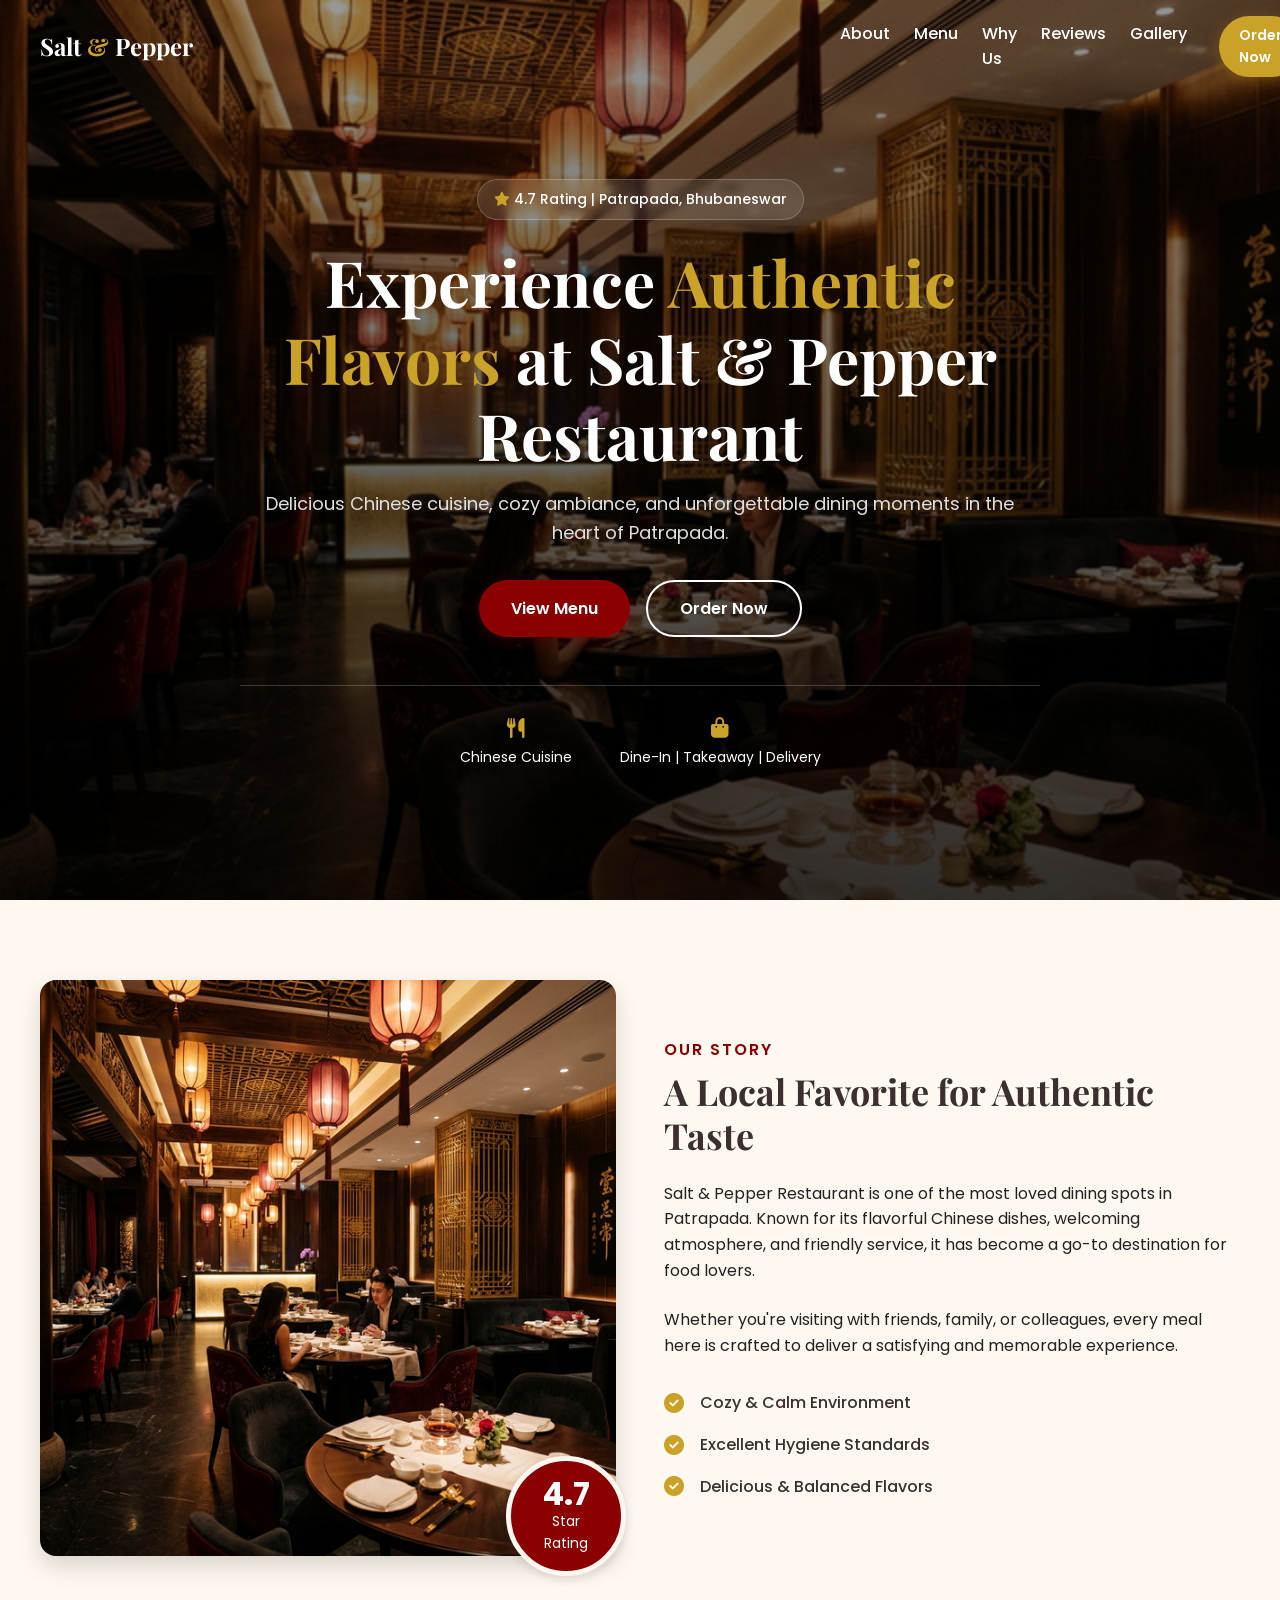
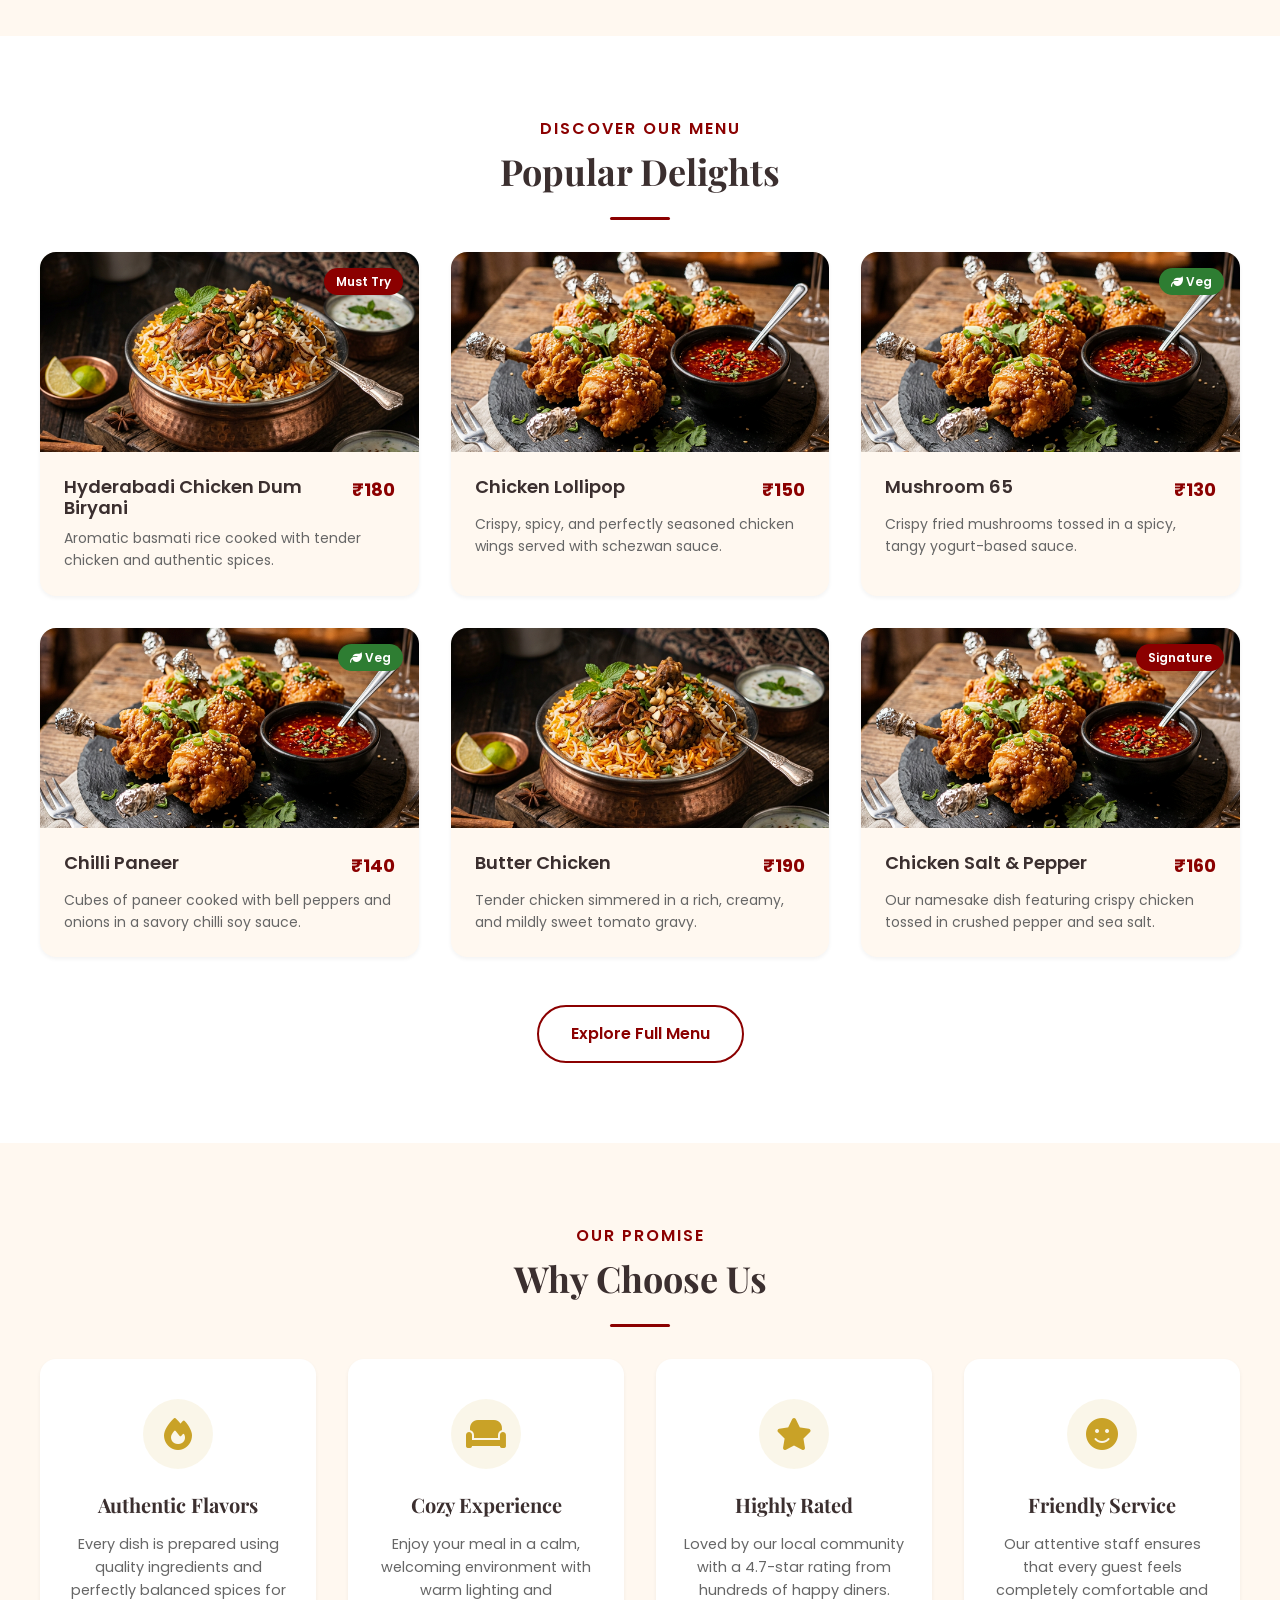
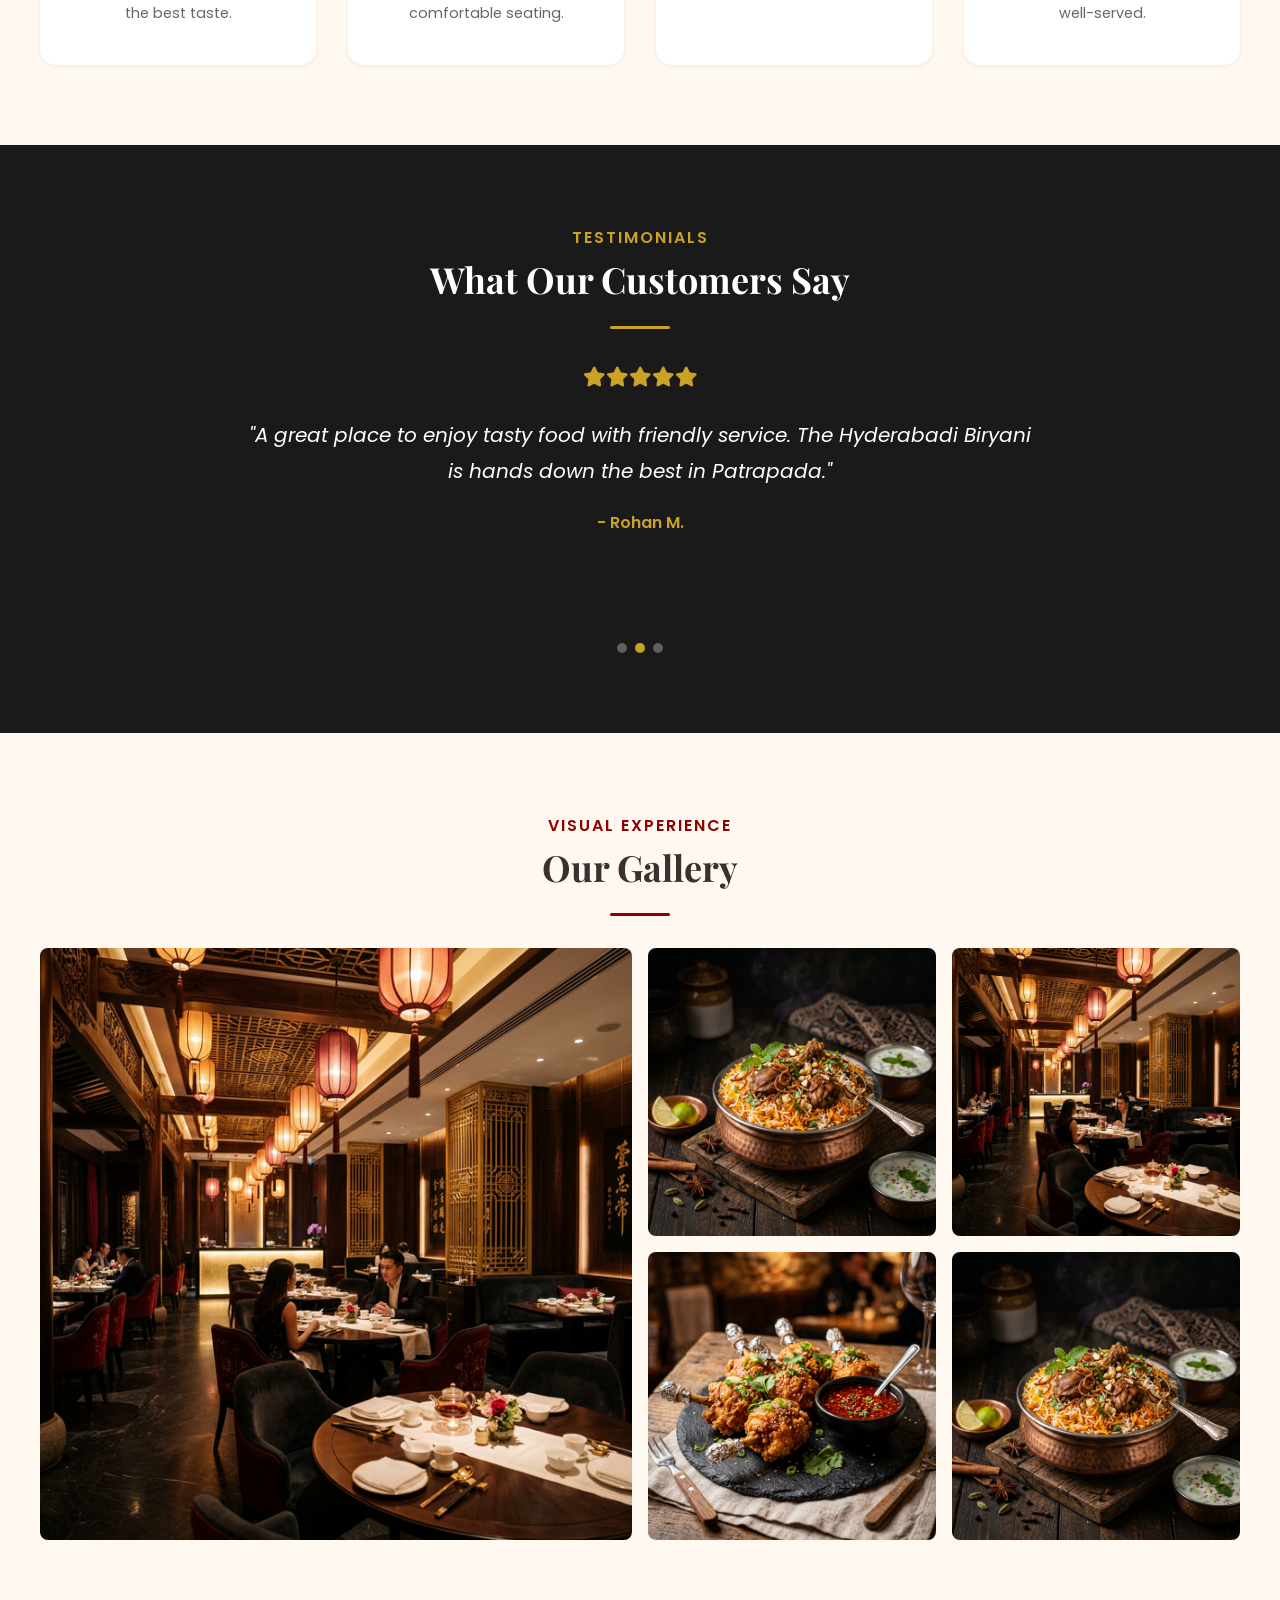
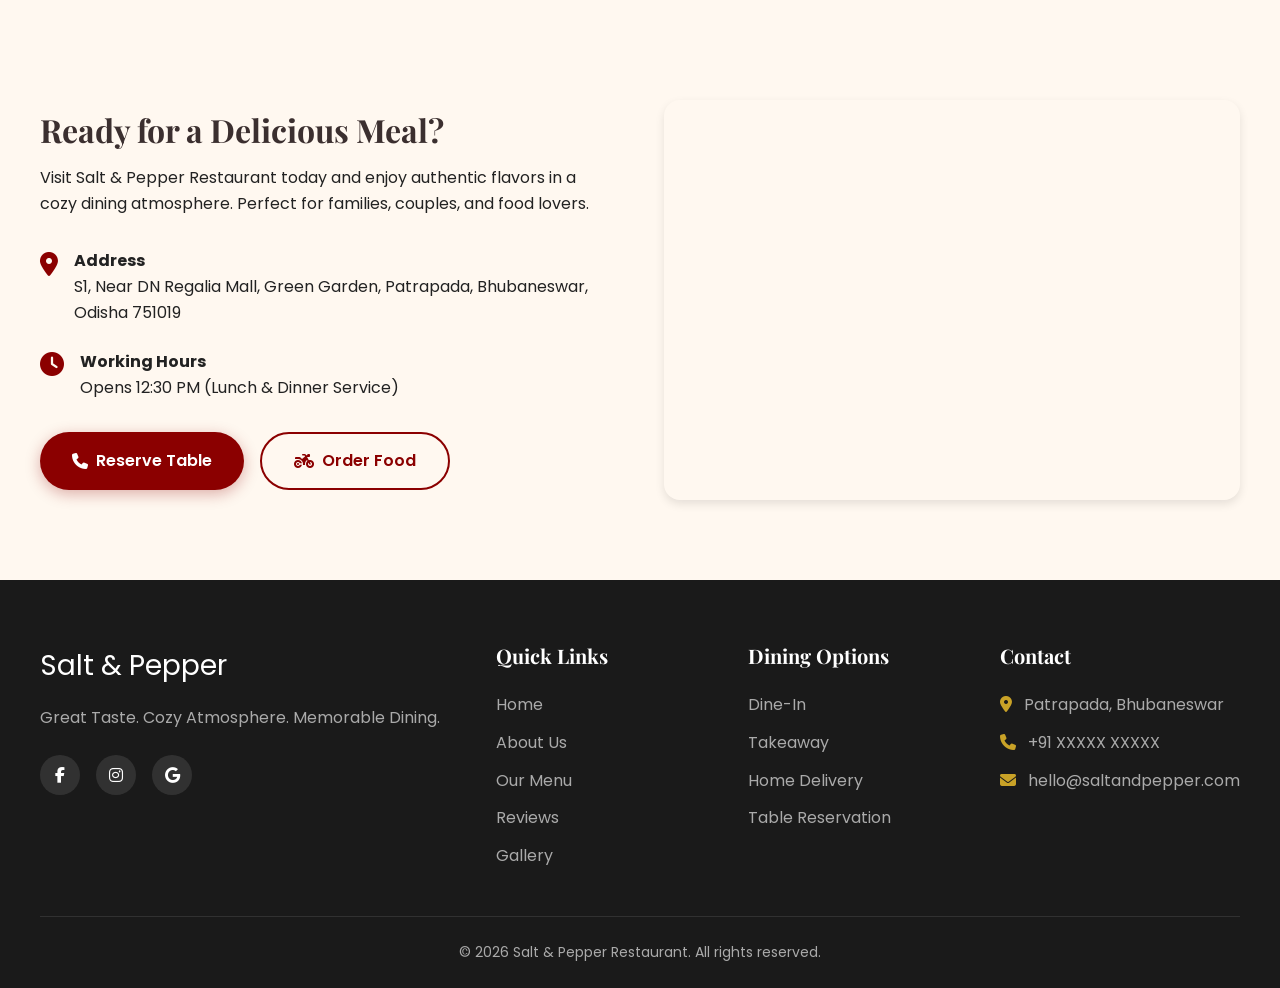
==== index.html @ 756ba3e1 "Add initial website files" ====
<!DOCTYPE html>
<html lang="en">
<head>
    <meta charset="UTF-8">
    <meta name="viewport" content="width=device-width, initial-scale=1.0">
    <title>Salt & Pepper Restaurant | Authentic Chinese Cuisine in Bhubaneswar</title>
    <meta name="description" content="Salt & Pepper Restaurant is a highly rated Chinese dining spot in Bhubaneswar known for its delicious flavors, cozy ambiance, and friendly service.">
    
    <!-- Google Fonts -->
    <link rel="preconnect" href="https://fonts.googleapis.com">
    <link rel="preconnect" href="https://fonts.gstatic.com" crossorigin>
    <link href="https://fonts.googleapis.com/css2?family=Inter:wght@400;500;600&family=Playfair+Display:wght@600;700&family=Poppins:wght@400;500;600;700&display=swap" rel="stylesheet">
    
    <!-- Font Awesome for Icons -->
    <link rel="stylesheet" href="https://cdnjs.cloudflare.com/ajax/libs/font-awesome/6.4.0/css/all.min.css">
    
    <!-- Stylesheet -->
    <link rel="stylesheet" href="css/style.css">
    
    <!-- Scripts -->
    <script src="js/main.js" defer></script>
</head>
<body>
    <!-- Navigation -->
    <header class="header" id="header">
        <div class="container nav-container">
            <a href="#" class="logo">
                <span class="logo-text">Salt <span class="accent-color">&</span> Pepper</span>
            </a>
            <nav class="navbar" id="navbar">
                <ul class="nav-links">
                    <li><a href="#about" class="nav-link">About</a></li>
                    <li><a href="#menu" class="nav-link">Menu</a></li>
                    <li><a href="#why-us" class="nav-link">Why Us</a></li>
                    <li><a href="#reviews" class="nav-link">Reviews</a></li>
                    <li><a href="#gallery" class="nav-link">Gallery</a></li>
                </ul>
                <div class="nav-actions">
                    <a href="#contact" class="btn btn-secondary btn-sm">Order Now</a>
                </div>
            </nav>
            <button class="mobile-toggle" id="mobile-toggle" aria-label="Toggle menu">
                <i class="fas fa-bars"></i>
            </button>
        </div>
    </header>

    <main>
        <!-- Hero Section -->
        <section class="hero" id="home">
            <div class="hero-overlay"></div>
            <div class="container hero-container">
                <div class="hero-content fade-in-up">
                    <div class="hero-badge">
                        <i class="fas fa-star"></i> 4.7 Rating | Patrapada, Bhubaneswar
                    </div>
                    <h1 class="hero-title">Experience <span class="text-accent">Authentic Flavors</span> at Salt & Pepper Restaurant</h1>
                    <p class="hero-subtitle">Delicious Chinese cuisine, cozy ambiance, and unforgettable dining moments in the heart of Patrapada.</p>
                    <div class="hero-buttons">
                        <a href="#menu" class="btn btn-primary">View Menu</a>
                        <a href="#contact" class="btn btn-outline">Order Now</a>
                    </div>
                    <div class="hero-quick-info">
                        <div class="info-item">
                            <i class="fas fa-utensils"></i>
                            <span>Chinese Cuisine</span>
                        </div>
                        <div class="info-item">
                            <i class="fas fa-shopping-bag"></i>
                            <span>Dine-In | Takeaway | Delivery</span>
                        </div>
                    </div>
                </div>
            </div>
        </section>

        <!-- About Section -->
        <section class="about section-padding" id="about">
            <div class="container about-container">
                <div class="about-image stagger-in">
                    <img src="images/about-cozy.jpg" alt="Cozy dining environment at Salt & Pepper Restaurant" class="rounded-image shadow-lg" id="about-img">
                    <div class="experience-badge">
                        <span class="badge-number">4.7</span>
                        <span class="badge-text">Star<br>Rating</span>
                    </div>
                </div>
                <div class="about-content stagger-in">
                    <p class="section-subtitle">Our Story</p>
                    <h2 class="section-title">A Local Favorite for Authentic Taste</h2>
                    <p class="about-text">
                        Salt & Pepper Restaurant is one of the most loved dining spots in Patrapada. Known for its flavorful Chinese dishes, welcoming atmosphere, and friendly service, it has become a go-to destination for food lovers.
                    </p>
                    <p class="about-text">
                        Whether you're visiting with friends, family, or colleagues, every meal here is crafted to deliver a satisfying and memorable experience.
                    </p>
                    <div class="about-features">
                        <div class="feature"><i class="fas fa-check-circle"></i> Cozy & Calm Environment</div>
                        <div class="feature"><i class="fas fa-check-circle"></i> Excellent Hygiene Standards</div>
                        <div class="feature"><i class="fas fa-check-circle"></i> Delicious & Balanced Flavors</div>
                    </div>
                </div>
            </div>
        </section>

        <!-- Menu Section -->
        <section class="menu section-padding bg-light" id="menu">
            <div class="container">
                <div class="section-header text-center fade-in-up">
                    <p class="section-subtitle">Discover Our Menu</p>
                    <h2 class="section-title">Popular Delights</h2>
                    <div class="divider"></div>
                </div>
                
                <div class="menu-grid">
                    <!-- Menu Item 1 -->
                    <div class="menu-card stagger-in">
                        <div class="menu-img-container">
                            <img src="images/menu-biryani.jpg" alt="Hyderabadi Chicken Dum Biryani" class="menu-img">
                            <span class="menu-tag">Must Try</span>
                        </div>
                        <div class="menu-info">
                            <div class="menu-title-row">
                                <h3 class="menu-name">Hyderabadi Chicken Dum Biryani</h3>
                                <span class="menu-price">₹180</span>
                            </div>
                            <p class="menu-desc">Aromatic basmati rice cooked with tender chicken and authentic spices.</p>
                        </div>
                    </div>

                    <!-- Menu Item 2 -->
                    <div class="menu-card stagger-in">
                        <div class="menu-img-container">
                            <img src="images/menu-lollipop.jpg" alt="Chicken Lollipop" class="menu-img">
                        </div>
                        <div class="menu-info">
                            <div class="menu-title-row">
                                <h3 class="menu-name">Chicken Lollipop</h3>
                                <span class="menu-price">₹150</span>
                            </div>
                            <p class="menu-desc">Crispy, spicy, and perfectly seasoned chicken wings served with schezwan sauce.</p>
                        </div>
                    </div>

                    <!-- Menu Item 3 -->
                    <div class="menu-card stagger-in">
                        <div class="menu-img-container">
                            <img src="images/menu-mushroom.jpg" alt="Mushroom 65" class="menu-img">
                            <span class="menu-tag veg-tag"><i class="fas fa-leaf"></i> Veg</span>
                        </div>
                        <div class="menu-info">
                            <div class="menu-title-row">
                                <h3 class="menu-name">Mushroom 65</h3>
                                <span class="menu-price">₹130</span>
                            </div>
                            <p class="menu-desc">Crispy fried mushrooms tossed in a spicy, tangy yogurt-based sauce.</p>
                        </div>
                    </div>

                    <!-- Menu Item 4 -->
                    <div class="menu-card stagger-in">
                        <div class="menu-img-container">
                            <img src="images/menu-paneer.jpg" alt="Chilli Paneer" class="menu-img">
                            <span class="menu-tag veg-tag"><i class="fas fa-leaf"></i> Veg</span>
                        </div>
                        <div class="menu-info">
                            <div class="menu-title-row">
                                <h3 class="menu-name">Chilli Paneer</h3>
                                <span class="menu-price">₹140</span>
                            </div>
                            <p class="menu-desc">Cubes of paneer cooked with bell peppers and onions in a savory chilli soy sauce.</p>
                        </div>
                    </div>

                    <!-- Menu Item 5 -->
                    <div class="menu-card stagger-in">
                        <div class="menu-img-container">
                            <img src="images/menu-butter-chicken.jpg" alt="Butter Chicken" class="menu-img">
                        </div>
                        <div class="menu-info">
                            <div class="menu-title-row">
                                <h3 class="menu-name">Butter Chicken</h3>
                                <span class="menu-price">₹190</span>
                            </div>
                            <p class="menu-desc">Tender chicken simmered in a rich, creamy, and mildly sweet tomato gravy.</p>
                        </div>
                    </div>

                    <!-- Menu Item 6 -->
                    <div class="menu-card stagger-in">
                        <div class="menu-img-container">
                            <img src="images/menu-salt-pepper.jpg" alt="Chicken Salt & Pepper" class="menu-img">
                            <span class="menu-tag">Signature</span>
                        </div>
                        <div class="menu-info">
                            <div class="menu-title-row">
                                <h3 class="menu-name">Chicken Salt & Pepper</h3>
                                <span class="menu-price">₹160</span>
                            </div>
                            <p class="menu-desc">Our namesake dish featuring crispy chicken tossed in crushed pepper and sea salt.</p>
                        </div>
                    </div>
                </div>

                <div class="text-center menu-cta fade-in-up">
                    <a href="#contact" class="btn btn-outline">Explore Full Menu</a>
                </div>
            </div>
        </section>

        <!-- Why Choose Us -->
        <section class="features section-padding" id="why-us">
            <div class="container">
                <div class="section-header text-center fade-in-up">
                    <p class="section-subtitle">Our Promise</p>
                    <h2 class="section-title">Why Choose Us</h2>
                    <div class="divider"></div>
                </div>

                <div class="features-grid">
                    <div class="feature-card stagger-in">
                        <div class="feature-icon">
                            <i class="fas fa-fire"></i>
                        </div>
                        <h3 class="feature-title">Authentic Flavors</h3>
                        <p class="feature-desc">Every dish is prepared using quality ingredients and perfectly balanced spices for the best taste.</p>
                    </div>

                    <div class="feature-card stagger-in">
                        <div class="feature-icon">
                            <i class="fas fa-couch"></i>
                        </div>
                        <h3 class="feature-title">Cozy Experience</h3>
                        <p class="feature-desc">Enjoy your meal in a calm, welcoming environment with warm lighting and comfortable seating.</p>
                    </div>

                    <div class="feature-card stagger-in">
                        <div class="feature-icon">
                            <i class="fas fa-star"></i>
                        </div>
                        <h3 class="feature-title">Highly Rated</h3>
                        <p class="feature-desc">Loved by our local community with a 4.7-star rating from hundreds of happy diners.</p>
                    </div>

                    <div class="feature-card stagger-in">
                        <div class="feature-icon">
                            <i class="fas fa-smile"></i>
                        </div>
                        <h3 class="feature-title">Friendly Service</h3>
                        <p class="feature-desc">Our attentive staff ensures that every guest feels completely comfortable and well-served.</p>
                    </div>
                </div>
            </div>
        </section>

        <!-- Reviews Section -->
        <section class="reviews section-padding bg-dark text-white" id="reviews">
            <div class="container">
                <div class="section-header text-center fade-in-up">
                    <p class="section-subtitle text-light">Testimonials</p>
                    <h2 class="section-title text-white">What Our Customers Say</h2>
                    <div class="divider bg-white"></div>
                </div>

                <div class="review-carousel-container fade-in-up">
                    <div class="review-carousel" id="review-carousel">
                        <div class="review-card">
                            <div class="stars">
                                <i class="fas fa-star"></i><i class="fas fa-star"></i><i class="fas fa-star"></i><i class="fas fa-star"></i><i class="fas fa-star"></i>
                            </div>
                            <p class="review-text">"The food was delicious, ambience was calm, and hygiene was excellent. Highly recommended for Chinese food lovers!"</p>
                            <h4 class="reviewer-name">- Arpita D.</h4>
                        </div>
                        <div class="review-card active">
                            <div class="stars">
                                <i class="fas fa-star"></i><i class="fas fa-star"></i><i class="fas fa-star"></i><i class="fas fa-star"></i><i class="fas fa-star"></i>
                            </div>
                            <p class="review-text">"A great place to enjoy tasty food with friendly service. The Hyderabadi Biryani is hands down the best in Patrapada."</p>
                            <h4 class="reviewer-name">- Rohan M.</h4>
                        </div>
                        <div class="review-card">
                            <div class="stars">
                                <i class="fas fa-star"></i><i class="fas fa-star"></i><i class="fas fa-star"></i><i class="fas fa-star"></i><i class="fas fa-star"></i>
                            </div>
                            <p class="review-text">"I'm a regular customer — the food always tastes amazing. Perfect spot for family dinners. Very affordable but premium taste."</p>
                            <h4 class="reviewer-name">- Swati P.</h4>
                        </div>
                    </div>
                    <div class="carousel-dots">
                        <span class="dot" data-slide="0"></span>
                        <span class="dot active" data-slide="1"></span>
                        <span class="dot" data-slide="2"></span>
                    </div>
                </div>
            </div>
        </section>

        <!-- Gallery Section -->
        <section class="gallery section-padding" id="gallery">
            <div class="container">
                <div class="section-header text-center fade-in-up">
                    <p class="section-subtitle">Visual Experience</p>
                    <h2 class="section-title">Our Gallery</h2>
                    <div class="divider"></div>
                </div>

                <div class="gallery-grid fade-in-up">
                    <div class="gallery-item item-1">
                        <img src="images/gallery-1.jpg" alt="Restaurant Interior">
                        <div class="gallery-overlay"><i class="fas fa-search-plus"></i></div>
                    </div>
                    <div class="gallery-item item-2">
                        <img src="images/gallery-2.jpg" alt="Signature Dish">
                        <div class="gallery-overlay"><i class="fas fa-search-plus"></i></div>
                    </div>
                    <div class="gallery-item item-3">
                        <img src="images/gallery-3.jpg" alt="Cozy Dining Area">
                        <div class="gallery-overlay"><i class="fas fa-search-plus"></i></div>
                    </div>
                    <div class="gallery-item item-4">
                        <img src="images/gallery-4.jpg" alt="Fresh Ingredients">
                        <div class="gallery-overlay"><i class="fas fa-search-plus"></i></div>
                    </div>
                    <div class="gallery-item item-5">
                        <img src="images/gallery-5.jpg" alt="Delicious Chinese Food">
                        <div class="gallery-overlay"><i class="fas fa-search-plus"></i></div>
                    </div>
                </div>
            </div>
        </section>

        <!-- CTA & Location -->
        <section class="location-cta section-padding" id="contact">
            <div class="container location-container">
                <div class="cta-content stagger-in">
                    <h2 class="cta-title">Ready for a Delicious Meal?</h2>
                    <p class="cta-text">Visit Salt & Pepper Restaurant today and enjoy authentic flavors in a cozy dining atmosphere. Perfect for families, couples, and food lovers.</p>
                    <div class="contact-details">
                        <div class="contact-item">
                            <i class="fas fa-map-marker-alt"></i>
                            <div>
                                <strong>Address</strong>
                                <p>S1, Near DN Regalia Mall, Green Garden, Patrapada, Bhubaneswar, Odisha 751019</p>
                            </div>
                        </div>
                        <div class="contact-item">
                            <i class="fas fa-clock"></i>
                            <div>
                                <strong>Working Hours</strong>
                                <p>Opens 12:30 PM (Lunch & Dinner Service)</p>
                            </div>
                        </div>
                    </div>
                    <div class="cta-buttons">
                        <a href="tel:+910000000000" class="btn btn-primary"><i class="fas fa-phone mr-2"></i> Reserve Table</a>
                        <a href="#" class="btn btn-outline"><i class="fas fa-motorcycle mr-2"></i> Order Food</a>
                    </div>
                </div>
                
                <div class="map-container stagger-in">
                    <!-- Placeholder map iframe -->
                    <iframe src="https://www.google.com/maps/embed?pb=!1m18!1m12!1m3!1d14972.115869389972!2d85.7659556!3d20.2576081!2m3!1f0!2f0!3f0!3m2!1i1024!2i768!4f13.1!3m3!1m2!1s0x3a19a71015c7e0b5%3A0xe53633ab0a790586!2sDN%20Regalia%20Mall!5e0!3m2!1sen!2sin!4v1700000000000!5m2!1sen!2sin" width="100%" height="100%" style="border:0;" allowfullscreen="" loading="lazy" referrerpolicy="no-referrer-when-downgrade"></iframe>
                </div>
            </div>
        </section>
    </main>

    <!-- Footer -->
    <footer class="footer">
        <div class="container">
            <div class="footer-grid">
                <div class="footer-brand">
                    <a href="#" class="logo footer-logo">Salt <span>&</span> Pepper</a>
                    <p class="footer-tagline">Great Taste. Cozy Atmosphere. Memorable Dining.</p>
                    <div class="social-links">
                        <a href="#" aria-label="Facebook"><i class="fab fa-facebook-f"></i></a>
                        <a href="#" aria-label="Instagram"><i class="fab fa-instagram"></i></a>
                        <a href="#" aria-label="Google Reviews"><i class="fab fa-google"></i></a>
                    </div>
                </div>
                
                <div class="footer-links-col">
                    <h3 class="footer-heading">Quick Links</h3>
                    <ul class="footer-links">
                        <li><a href="#home">Home</a></li>
                        <li><a href="#about">About Us</a></li>
                        <li><a href="#menu">Our Menu</a></li>
                        <li><a href="#reviews">Reviews</a></li>
                        <li><a href="#gallery">Gallery</a></li>
                    </ul>
                </div>

                <div class="footer-links-col">
                    <h3 class="footer-heading">Dining Options</h3>
                    <ul class="footer-links">
                        <li><a href="#">Dine-In</a></li>
                        <li><a href="#">Takeaway</a></li>
                        <li><a href="#">Home Delivery</a></li>
                        <li><a href="#">Table Reservation</a></li>
                    </ul>
                </div>

                <div class="footer-links-col">
                    <h3 class="footer-heading">Contact</h3>
                    <ul class="footer-links contact-info-footer">
                        <li><i class="fas fa-map-marker-alt"></i> Patrapada, Bhubaneswar</li>
                        <li><i class="fas fa-phone"></i> +91 XXXXX XXXXX</li>
                        <li><i class="fas fa-envelope"></i> hello@saltandpepper.com</li>
                    </ul>
                </div>
            </div>
            
            <div class="footer-bottom">
                <p>&copy; 2026 Salt & Pepper Restaurant. All rights reserved.</p>
            </div>
        </div>
    </footer>
</body>
</html>
---- css/style.css ----
/* =========================================================================
   1. CSS Variables & Theme Configuration
   ========================================================================= */
:root {
  /* Colors */
  --primary-color: #8B0000;      /* Deep Red */
  --secondary-color: #C9A227;    /* Warm Gold */
  --bg-color: #FFF8F0;           /* Soft Cream */
  --text-color: #222222;         /* Charcoal Black */
  --accent-color: #3B2F2F;       /* Dark Brown */
  
  --white: #ffffff;
  --light-gray: #f5f5f5;
  --dark-overlay: rgba(0, 0, 0, 0.6);
  --dark-bg: #1a1a1a;

  /* Typography */
  --font-heading: 'Playfair Display', serif;
  --font-body: 'Poppins', 'Inter', sans-serif;
  
  /* Layout */
  --container-width: 1200px;
  --section-padding: 4rem 1.5rem;
  
  /* Utilities */
  --border-radius-sm: 4px;
  --border-radius-md: 8px;
  --border-radius-lg: 16px;
  --border-radius-full: 9999px;
  
  --shadow-sm: 0 2px 4px rgba(0,0,0,0.05);
  --shadow-md: 0 4px 10px rgba(0,0,0,0.1);
  --shadow-lg: 0 10px 25px rgba(0,0,0,0.15);
  
  --transition-fast: 0.2s ease;
  --transition-normal: 0.3s ease;
  --transition-slow: 0.5s ease;
}

/* =========================================================================
   2. CSS Reset & Base Styles (Mobile-First)
   ========================================================================= */
*, *::before, *::after {
  box-sizing: border-box;
  margin: 0;
  padding: 0;
}

html {
  font-size: 16px;
  scroll-behavior: smooth;
  scroll-padding-top: 80px; /* Offset for sticky nav */
}

body {
  font-family: var(--font-body);
  color: var(--text-color);
  background-color: var(--bg-color);
  line-height: 1.6;
  overflow-x: hidden;
}

img {
  max-width: 100%;
  height: auto;
  display: block;
}

a {
  text-decoration: none;
  color: inherit;
  transition: color var(--transition-fast);
}

ul {
  list-style: none;
}

button {
  cursor: pointer;
  border: none;
  background: none;
  font-family: inherit;
}

::selection {
  background-color: var(--secondary-color);
  color: var(--white);
}

/* =========================================================================
   3. Typography
   ========================================================================= */
h1, h2, h3, h4, h5, h6 {
  font-family: var(--font-heading);
  line-height: 1.2;
  margin-bottom: 1rem;
  color: var(--accent-color);
}

.text-accent {
  color: var(--secondary-color);
}

.section-title {
  font-size: 2.25rem;
  font-weight: 700;
  margin-bottom: 1.5rem;
}

.section-subtitle {
  font-size: 1rem;
  font-weight: 600;
  color: var(--primary-color);
  text-transform: uppercase;
  letter-spacing: 2px;
  margin-bottom: 0.5rem;
}

/* =========================================================================
   4. Global Layour & Utilities
   ========================================================================= */
.container {
  width: 100%;
  max-width: var(--container-width);
  margin: 0 auto;
}

.section-padding { /* Using variable was tricky with multiple values on mobile, so we declare directly */
  padding: 4rem 1.5rem;
}

.text-center { text-align: center; }
.mr-2 { margin-right: 0.5rem; }
.bg-light { background-color: var(--white); }
.bg-dark { background-color: var(--dark-bg); }
.text-white { color: var(--white); }
.text-light { color: var(--secondary-color); }
.rounded-image { border-radius: var(--border-radius-lg); overflow: hidden; }
.shadow-lg { box-shadow: var(--shadow-lg); }

.divider {
  height: 3px;
  width: 60px;
  background-color: var(--primary-color);
  margin: 0 auto 2rem;
  border-radius: 3px;
}
.divider.bg-white { background-color: var(--secondary-color); }

/* =========================================================================
   5. Buttons
   ========================================================================= */
.btn {
  display: inline-flex;
  align-items: center;
  justify-content: center;
  padding: 0.875rem 2rem;
  font-weight: 600;
  font-size: 1rem;
  border-radius: var(--border-radius-full);
  transition: all var(--transition-normal);
  text-transform: capitalize;
}

.btn-sm {
  padding: 0.5rem 1.25rem;
  font-size: 0.875rem;
}

.btn-primary {
  background-color: var(--primary-color);
  color: var(--white);
  box-shadow: 0 4px 15px rgba(139, 0, 0, 0.3);
}

.btn-primary:hover {
  background-color: #6a0000;
  transform: translateY(-2px);
  box-shadow: 0 6px 20px rgba(139, 0, 0, 0.4);
}

.btn-secondary {
  background-color: var(--secondary-color);
  color: var(--white);
  box-shadow: 0 4px 15px rgba(201, 162, 39, 0.3);
}

.btn-secondary:hover {
  background-color: #aa861c;
  transform: translateY(-2px);
  box-shadow: 0 6px 20px rgba(201, 162, 39, 0.4);
}

.btn-outline {
  background-color: transparent;
  color: var(--primary-color);
  border: 2px solid var(--primary-color);
}

.btn-outline:hover {
  background-color: var(--primary-color);
  color: var(--white);
}

/* =========================================================================
   6. Navigation
   ========================================================================= */
.header {
  position: fixed;
  top: 0;
  left: 0;
  width: 100%;
  background-color: transparent;
  padding: 1rem 1.5rem;
  z-index: 1000;
  transition: all var(--transition-normal);
}

.header.scrolled {
  background-color: var(--white);
  box-shadow: var(--shadow-sm);
  padding: 0.75rem 1.5rem;
}

.nav-container {
  display: flex;
  justify-content: space-between;
  align-items: center;
}

.logo-text {
  font-family: var(--font-heading);
  font-size: 1.5rem;
  font-weight: 700;
  color: var(--white);
  transition: color var(--transition-normal);
}

.header.scrolled .logo-text {
  color: var(--accent-color);
}

.logo .accent-color {
  color: var(--secondary-color);
}

.navbar {
  position: fixed;
  top: 0;
  right: -100%;
  width: 80%;
  max-width: 400px;
  height: 100vh;
  background-color: var(--white);
  display: flex;
  flex-direction: column;
  padding: 5rem 2rem 2rem;
  box-shadow: -5px 0 15px rgba(0,0,0,0.1);
  transition: right var(--transition-normal);
}

.navbar.active {
  right: 0;
}

.nav-links {
  display: flex;
  flex-direction: column;
  gap: 1.5rem;
  margin-bottom: 2rem;
}

.nav-link {
  font-size: 1.125rem;
  font-weight: 500;
  color: var(--accent-color);
}

.nav-link:hover, .nav-link.active {
  color: var(--primary-color);
}

.mobile-toggle {
  display: block;
  font-size: 1.5rem;
  color: var(--white);
  z-index: 1001;
}

.header.scrolled .mobile-toggle {
  color: var(--accent-color);
}

.mobile-toggle.active {
  color: var(--accent-color); /* Dark color when menu is open */
}

/* =========================================================================
   7. Hero Section
   ========================================================================= */
.hero {
  position: relative;
  min-height: 100vh;
  display: flex;
  align-items: center;
  background-image: url('../images/hero-bg.jpg');
  background-size: cover;
  background-position: center;
  padding: 6rem 1.5rem 3rem;
}

.hero-overlay {
  position: absolute;
  top: 0; left: 0; width: 100%; height: 100%;
  background: linear-gradient(to bottom, rgba(0,0,0,0.4) 0%, rgba(0,0,0,0.8) 100%);
  z-index: 1;
}

.hero-content {
  position: relative;
  z-index: 2;
  text-align: center;
  color: var(--white);
  max-width: 800px;
  margin: 0 auto;
}

.hero-badge {
  display: inline-block;
  background-color: rgba(255,255,255,0.1);
  backdrop-filter: blur(5px);
  padding: 0.5rem 1rem;
  border-radius: var(--border-radius-full);
  font-size: 0.875rem;
  font-weight: 500;
  margin-bottom: 1.5rem;
  border: 1px solid rgba(255,255,255,0.2);
}

.hero-badge i { color: var(--secondary-color); }

.hero-title {
  font-size: 2.5rem;
  color: var(--white);
}

.hero-subtitle {
  font-size: 1.125rem;
  margin-bottom: 2rem;
  color: #e0e0e0;
}

.hero-buttons {
  display: flex;
  flex-direction: column;
  gap: 1rem;
  margin-bottom: 3rem;
}

.hero-buttons .btn-outline {
  border-color: var(--white);
  color: var(--white);
}

.hero-buttons .btn-outline:hover {
  background-color: var(--white);
  color: var(--text-color);
}

.hero-quick-info {
  display: flex;
  flex-direction: column;
  gap: 1rem;
  justify-content: center;
  border-top: 1px solid rgba(255,255,255,0.2);
  padding-top: 2rem;
}

.info-item {
  display: flex;
  flex-direction: column;
  align-items: center;
  gap: 0.5rem;
  font-size: 0.875rem;
}

.info-item i {
  color: var(--secondary-color);
  font-size: 1.25rem;
}

/* =========================================================================
   8. About Section
   ========================================================================= */
.about-container {
  display: flex;
  flex-direction: column;
  gap: 3rem;
}

.about-image {
  position: relative;
}

.experience-badge {
  position: absolute;
  bottom: -20px;
  right: -10px;
  background-color: var(--primary-color);
  color: var(--white);
  width: 120px;
  height: 120px;
  border-radius: 50%;
  display: flex;
  flex-direction: column;
  align-items: center;
  justify-content: center;
  box-shadow: var(--shadow-md);
  border: 5px solid var(--bg-color);
}

.badge-number { font-size: 2rem; font-weight: 700; line-height: 1; }
.badge-text { font-size: 0.875rem; text-align: center; }

.about-text {
  margin-bottom: 1.5rem;
}

.about-features {
  display: flex;
  flex-direction: column;
  gap: 1rem;
  margin-top: 2rem;
}

.feature {
  display: flex;
  align-items: center;
  gap: 1rem;
  font-weight: 500;
  color: var(--accent-color);
}

.feature i {
  color: var(--secondary-color);
  font-size: 1.25rem;
}

/* =========================================================================
   9. Menu Section
   ========================================================================= */
.menu-grid {
  display: grid;
  grid-template-columns: 1fr;
  gap: 2rem;
  margin-bottom: 3rem;
}

.menu-card {
  background-color: var(--bg-color);
  border-radius: var(--border-radius-lg);
  overflow: hidden;
  box-shadow: var(--shadow-sm);
  transition: transform var(--transition-normal), box-shadow var(--transition-normal);
}

.menu-card:hover {
  transform: translateY(-5px);
  box-shadow: var(--shadow-md);
}

.menu-img-container {
  position: relative;
  height: 200px;
  overflow: hidden;
}

.menu-img {
  width: 100%;
  height: 100%;
  object-fit: cover;
  transition: transform var(--transition-slow);
}

.menu-card:hover .menu-img {
  transform: scale(1.05);
}

.menu-tag {
  position: absolute;
  top: 1rem;
  right: 1rem;
  background-color: var(--primary-color);
  color: var(--white);
  padding: 0.25rem 0.75rem;
  border-radius: var(--border-radius-full);
  font-size: 0.75rem;
  font-weight: 600;
}

.veg-tag {
  background-color: #2e7d32; /* Green for veg */
}

.menu-info {
  padding: 1.5rem;
}

.menu-title-row {
  display: flex;
  justify-content: space-between;
  align-items: flex-start;
  margin-bottom: 0.5rem;
}

.menu-name {
  font-size: 1.125rem;
  margin-bottom: 0;
  font-family: var(--font-body); /* Using sans-serif here as requested "Clean Semi-Bold Sans Serif" */
  font-weight: 600;
  padding-right: 1rem;
}

.menu-price {
  font-weight: 700;
  color: var(--primary-color);
  font-size: 1.125rem;
}

.menu-desc {
  font-size: 0.875rem;
  color: #666;
}

/* =========================================================================
   10. Why Choose Us Section
   ========================================================================= */
.features-grid {
  display: grid;
  grid-template-columns: 1fr;
  gap: 2rem;
}

.feature-card {
  background-color: var(--white);
  padding: 2.5rem 1.5rem;
  border-radius: var(--border-radius-lg);
  text-align: center;
  box-shadow: var(--shadow-sm);
  transition: transform var(--transition-normal);
}

.feature-card:hover {
  transform: translateY(-10px);
}

.feature-icon {
  width: 70px;
  height: 70px;
  margin: 0 auto 1.5rem;
  background-color: rgba(201, 162, 39, 0.1);
  color: var(--secondary-color);
  border-radius: 50%;
  display: flex;
  align-items: center;
  justify-content: center;
  font-size: 2rem;
  transition: all var(--transition-normal);
}

.feature-card:hover .feature-icon {
  background-color: var(--primary-color);
  color: var(--white);
}

.feature-title {
  font-size: 1.25rem;
  margin-bottom: 1rem;
}

.feature-desc {
  font-size: 0.9rem;
  color: #666;
}

/* =========================================================================
   11. Reviews Section
   ========================================================================= */
.review-carousel-container {
  max-width: 800px;
  margin: 0 auto;
  text-align: center;
}

.review-carousel {
  display: flex;
  overflow: hidden;
  position: relative;
  min-height: 250px;
}

.review-card {
  position: absolute;
  top: 0;
  left: 0;
  width: 100%;
  opacity: 0;
  transform: translateX(50px);
  transition: all 0.5s ease-in-out;
  pointer-events: none;
}

.review-card.active {
  opacity: 1;
  transform: translateX(0);
  pointer-events: auto;
  position: relative;
}

.stars {
  color: var(--secondary-color);
  font-size: 1.25rem;
  margin-bottom: 1.5rem;
}

.review-text {
  font-size: 1.25rem;
  font-style: italic;
  margin-bottom: 1.5rem;
  line-height: 1.8;
}

.reviewer-name {
  font-family: var(--font-body);
  font-weight: 600;
  color: var(--secondary-color);
}

.carousel-dots {
  display: flex;
  justify-content: center;
  gap: 0.5rem;
  margin-top: 2rem;
}

.dot {
  width: 10px;
  height: 10px;
  border-radius: 50%;
  background-color: rgba(255,255,255,0.3);
  cursor: pointer;
  transition: background-color var(--transition-fast);
}

.dot.active {
  background-color: var(--secondary-color);
}

/* =========================================================================
   12. Gallery Section
   ========================================================================= */
.gallery-grid {
  display: grid;
  grid-template-columns: 1fr;
  gap: 1rem;
}

.gallery-item {
  position: relative;
  border-radius: var(--border-radius-md);
  overflow: hidden;
  aspect-ratio: 1;
}

.gallery-item img {
  width: 100%;
  height: 100%;
  object-fit: cover;
  transition: transform var(--transition-slow);
}

.gallery-overlay {
  position: absolute;
  top: 0; left: 0; width: 100%; height: 100%;
  background-color: rgba(139, 0, 0, 0.7);
  display: flex;
  align-items: center;
  justify-content: center;
  opacity: 0;
  transition: opacity var(--transition-normal);
  color: var(--white);
  font-size: 2rem;
}

.gallery-item:hover img {
  transform: scale(1.1);
}

.gallery-item:hover .gallery-overlay {
  opacity: 1;
}

/* =========================================================================
   13. Contact & Location
   ========================================================================= */
.location-container {
  display: grid;
  grid-template-columns: 1fr;
  gap: 3rem;
}

.cta-title {
  font-size: 2rem;
  margin-bottom: 1rem;
}

.cta-text {
  margin-bottom: 2rem;
}

.contact-details {
  display: flex;
  flex-direction: column;
  gap: 1.5rem;
  margin-bottom: 2rem;
}

.contact-item {
  display: flex;
  gap: 1rem;
}

.contact-item i {
  color: var(--primary-color);
  font-size: 1.5rem;
  margin-top: 0.2rem;
}

.cta-buttons {
  display: flex;
  flex-direction: column;
  gap: 1rem;
}

.map-container {
  border-radius: var(--border-radius-lg);
  overflow: hidden;
  height: 300px;
  box-shadow: var(--shadow-md);
}

/* =========================================================================
   14. Footer
   ========================================================================= */
.footer {
  background-color: var(--dark-bg);
  color: var(--white);
  padding: 4rem 1.5rem 0;
}

.footer-grid {
  display: grid;
  grid-template-columns: 1fr;
  gap: 3rem;
  margin-bottom: 3rem;
}

.footer-logo {
  font-size: 1.75rem;
  margin-bottom: 1rem;
  display: inline-block;
}

.footer-tagline {
  color: #aaa;
  margin-bottom: 1.5rem;
}

.social-links {
  display: flex;
  gap: 1rem;
}

.social-links a {
  width: 40px;
  height: 40px;
  border-radius: 50%;
  background-color: rgba(255,255,255,0.1);
  display: flex;
  align-items: center;
  justify-content: center;
  transition: background-color var(--transition-normal);
}

.social-links a:hover {
  background-color: var(--secondary-color);
}

.footer-heading {
  font-size: 1.25rem;
  margin-bottom: 1.5rem;
  color: var(--white);
}

.footer-links {
  display: flex;
  flex-direction: column;
  gap: 0.75rem;
}

.footer-links a {
  color: #aaa;
}

.footer-links a:hover {
  color: var(--secondary-color);
  padding-left: 5px;
}

.contact-info-footer li {
  color: #aaa;
  display: flex;
  gap: 0.75rem;
  align-items: flex-start;
}

.contact-info-footer i {
  color: var(--secondary-color);
  margin-top: 0.25rem;
}

.footer-bottom {
  border-top: 1px solid rgba(255,255,255,0.1);
  padding: 1.5rem 0;
  text-align: center;
  color: #aaa;
  font-size: 0.875rem;
}

/* =========================================================================
   15. Animations
   ========================================================================= */
.fade-in-up {
  opacity: 0;
  transform: translateY(30px);
  transition: opacity 0.8s ease, transform 0.8s ease;
}

.fade-in-up.appear {
  opacity: 1;
  transform: translateY(0);
}

.stagger-in {
  opacity: 0;
  transform: translateY(30px);
  transition: opacity 0.8s ease, transform 0.8s ease;
}

.stagger-in.appear {
  opacity: 1;
  transform: translateY(0);
}

/* =========================================================================
   16. Media Queries (Desktop)
   ========================================================================= */
@media (min-width: 768px) {
  .section-padding { padding: 5rem 2rem; }
  
  .hero-title { font-size: 3.5rem; }
  .hero-buttons { flex-direction: row; justify-content: center; }
  .hero-quick-info { flex-direction: row; gap: 3rem; }
  
  .about-container { flex-direction: row; align-items: center; }
  .about-image { flex: 1; }
  .about-content { flex: 1; }
  
  .menu-grid { grid-template-columns: repeat(2, 1fr); }
  .features-grid { grid-template-columns: repeat(2, 1fr); }
  
  .gallery-grid {
    grid-template-columns: repeat(4, 1fr);
    grid-template-areas: 
      "img1 img1 img2 img3"
      "img1 img1 img4 img5";
  }
  .item-1 { grid-area: img1; }
  .item-2 { grid-area: img2; }
  .item-3 { grid-area: img3; }
  .item-4 { grid-area: img4; }
  .item-5 { grid-area: img5; }
  
  .cta-buttons { flex-direction: row; }
  .footer-grid { grid-template-columns: repeat(2, 1fr); }
}

@media (min-width: 1024px) {
  /* Desktop Navigation */
  .mobile-toggle { display: none; }
  
  .navbar {
    position: static;
    width: auto;
    height: auto;
    background-color: transparent;
    flex-direction: row;
    padding: 0;
    box-shadow: none;
    align-items: center;
  }
  
  .nav-links {
    flex-direction: row;
    margin-bottom: 0;
    margin-right: 2rem;
  }
  
  .nav-link {
    color: var(--white);
    font-size: 1rem;
  }
  
  .header.scrolled .nav-link {
    color: var(--accent-color);
  }
  
  .header.scrolled .nav-link:hover {
    color: var(--primary-color);
  }
  
  /* Sections */
  .hero-title { font-size: 4rem; }
  .menu-grid { grid-template-columns: repeat(3, 1fr); }
  .features-grid { grid-template-columns: repeat(4, 1fr); }
  .location-container { grid-template-columns: 1fr 1fr; align-items: center; }
  .map-container { height: 400px; }
  .footer-grid { grid-template-columns: 2fr 1fr 1fr 1fr; }
}
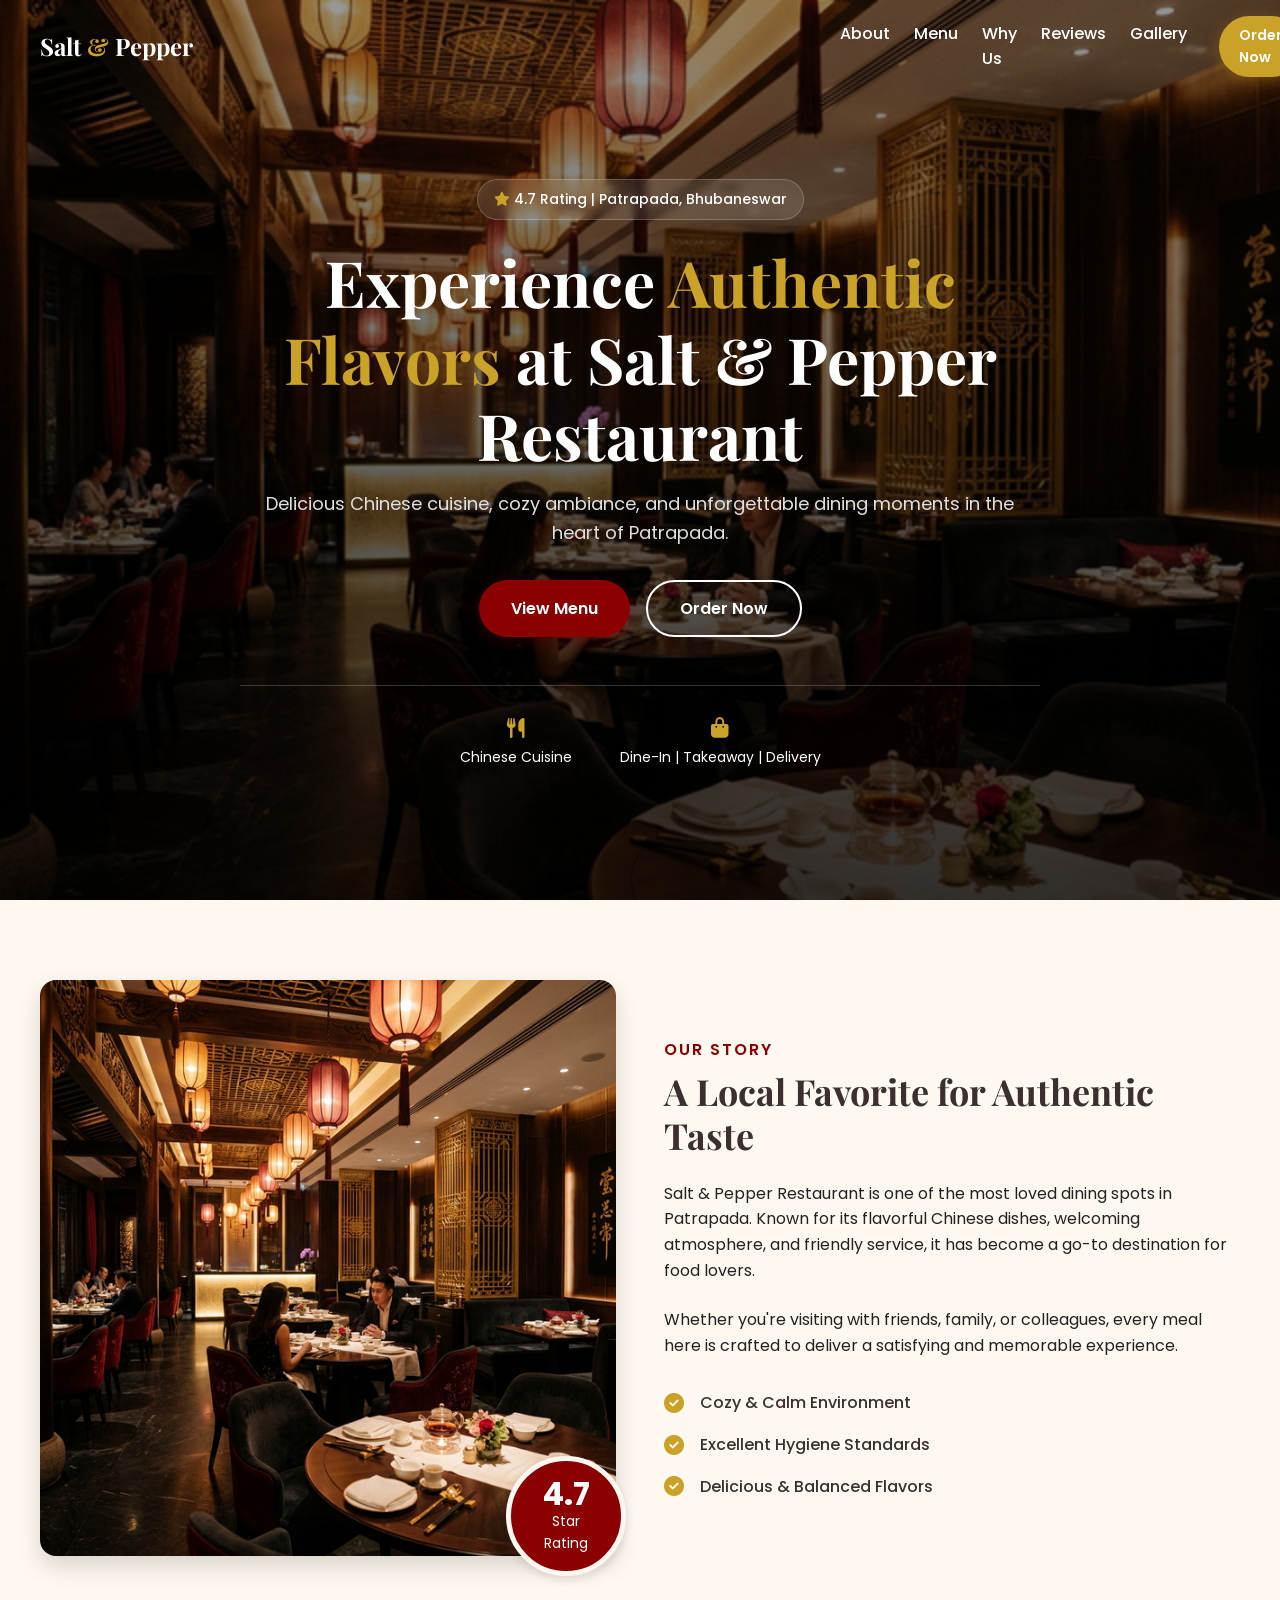
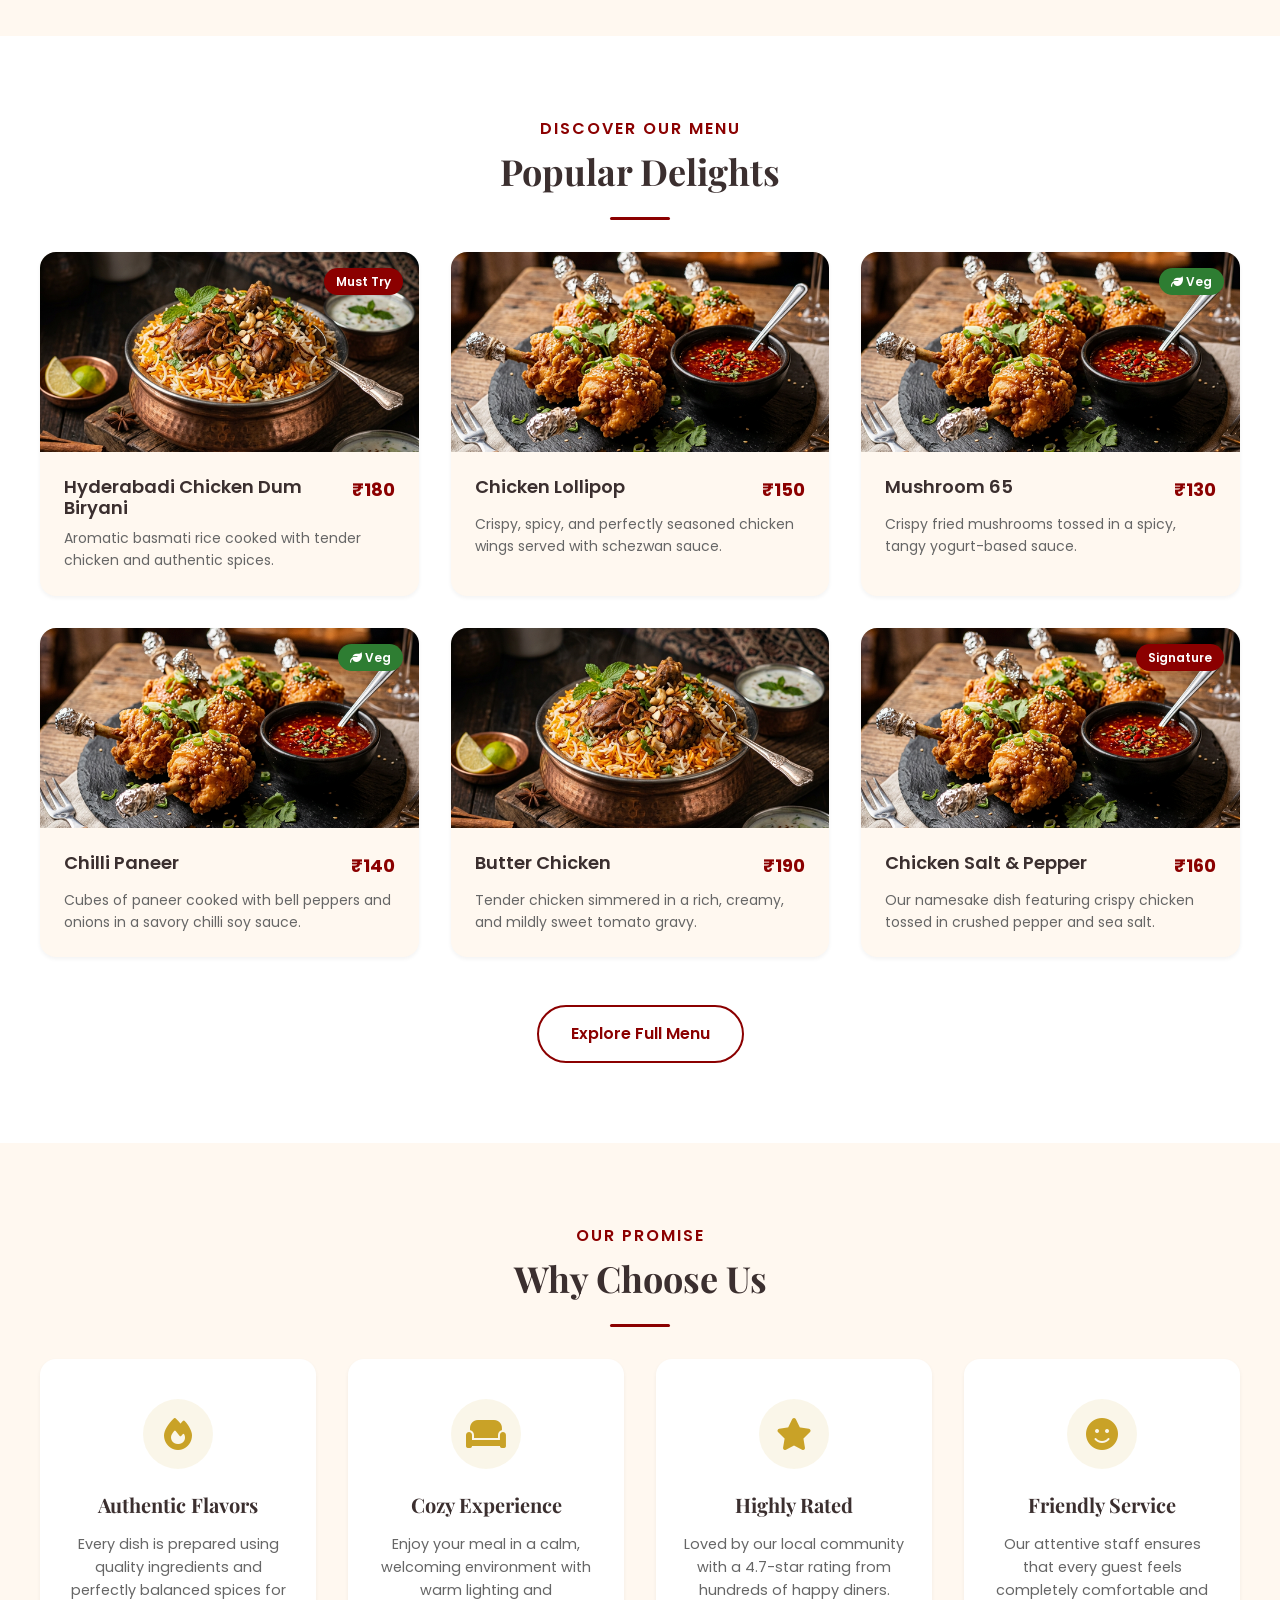
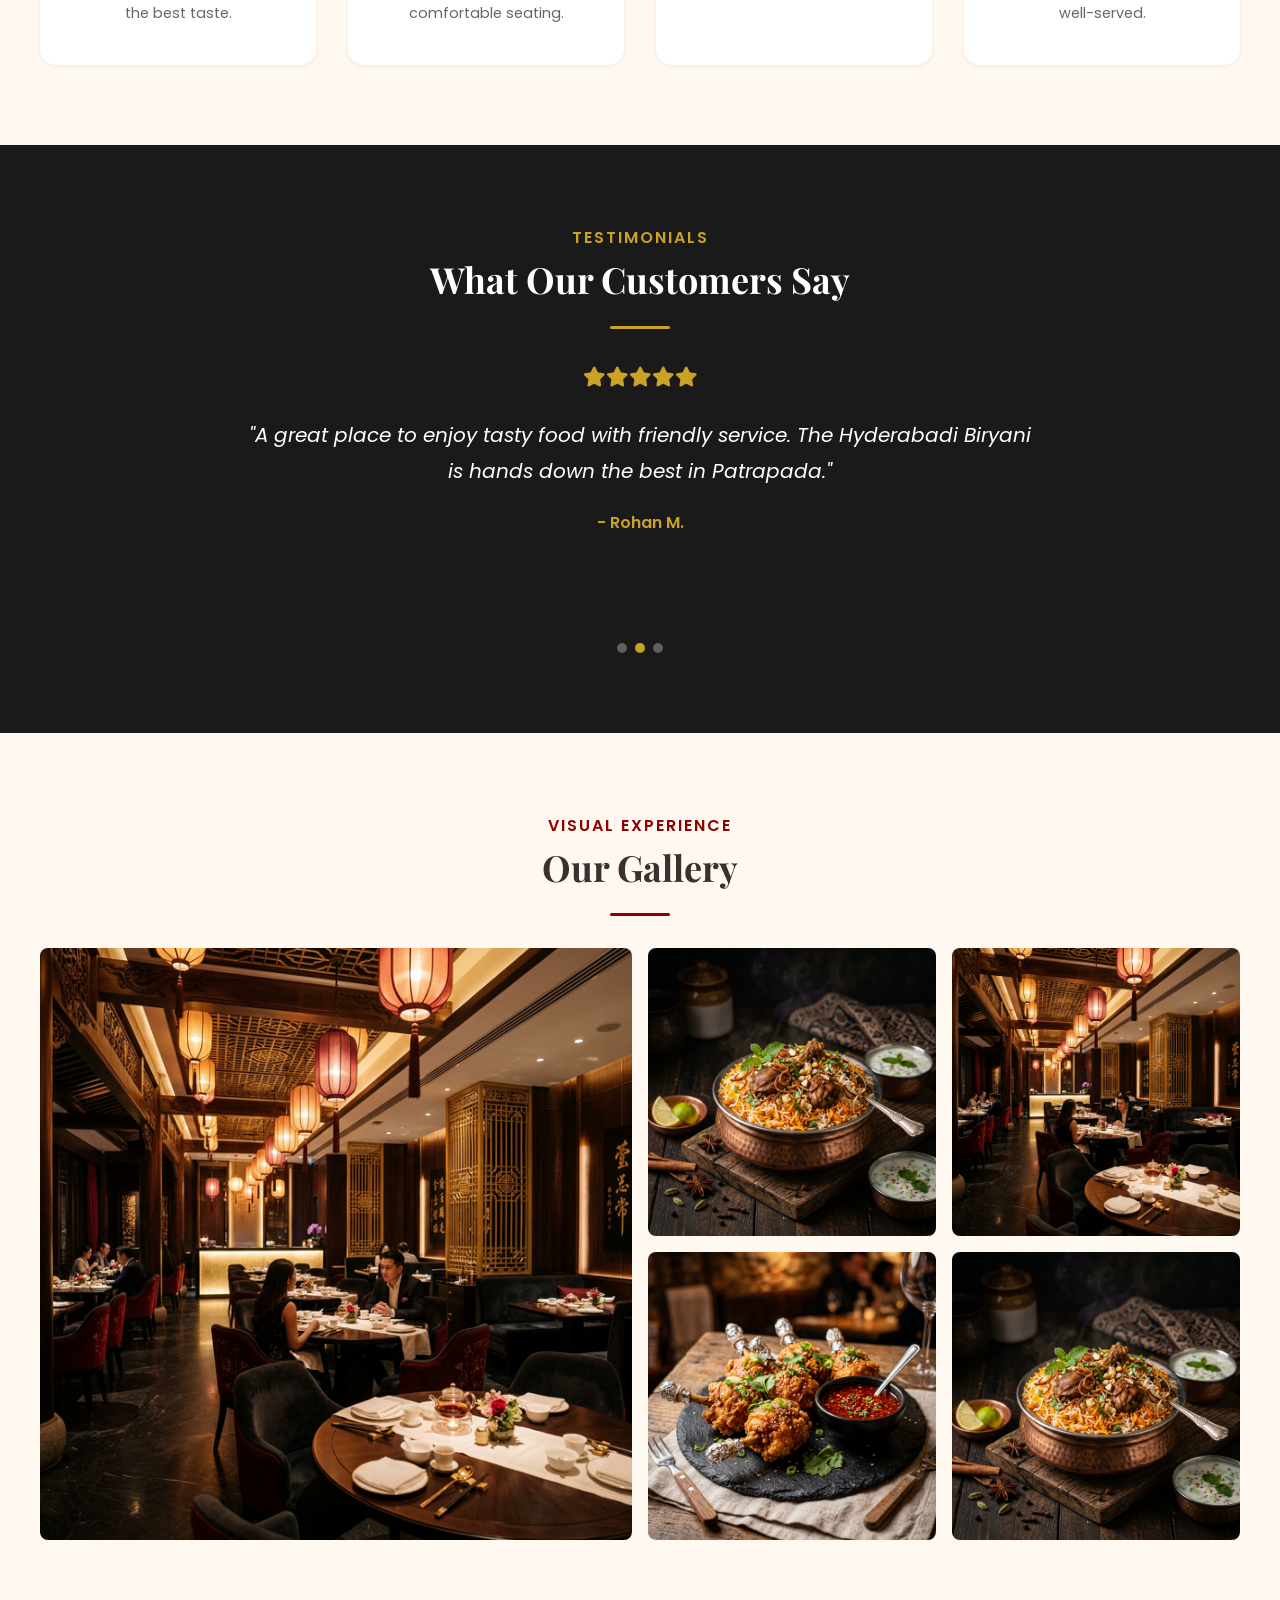
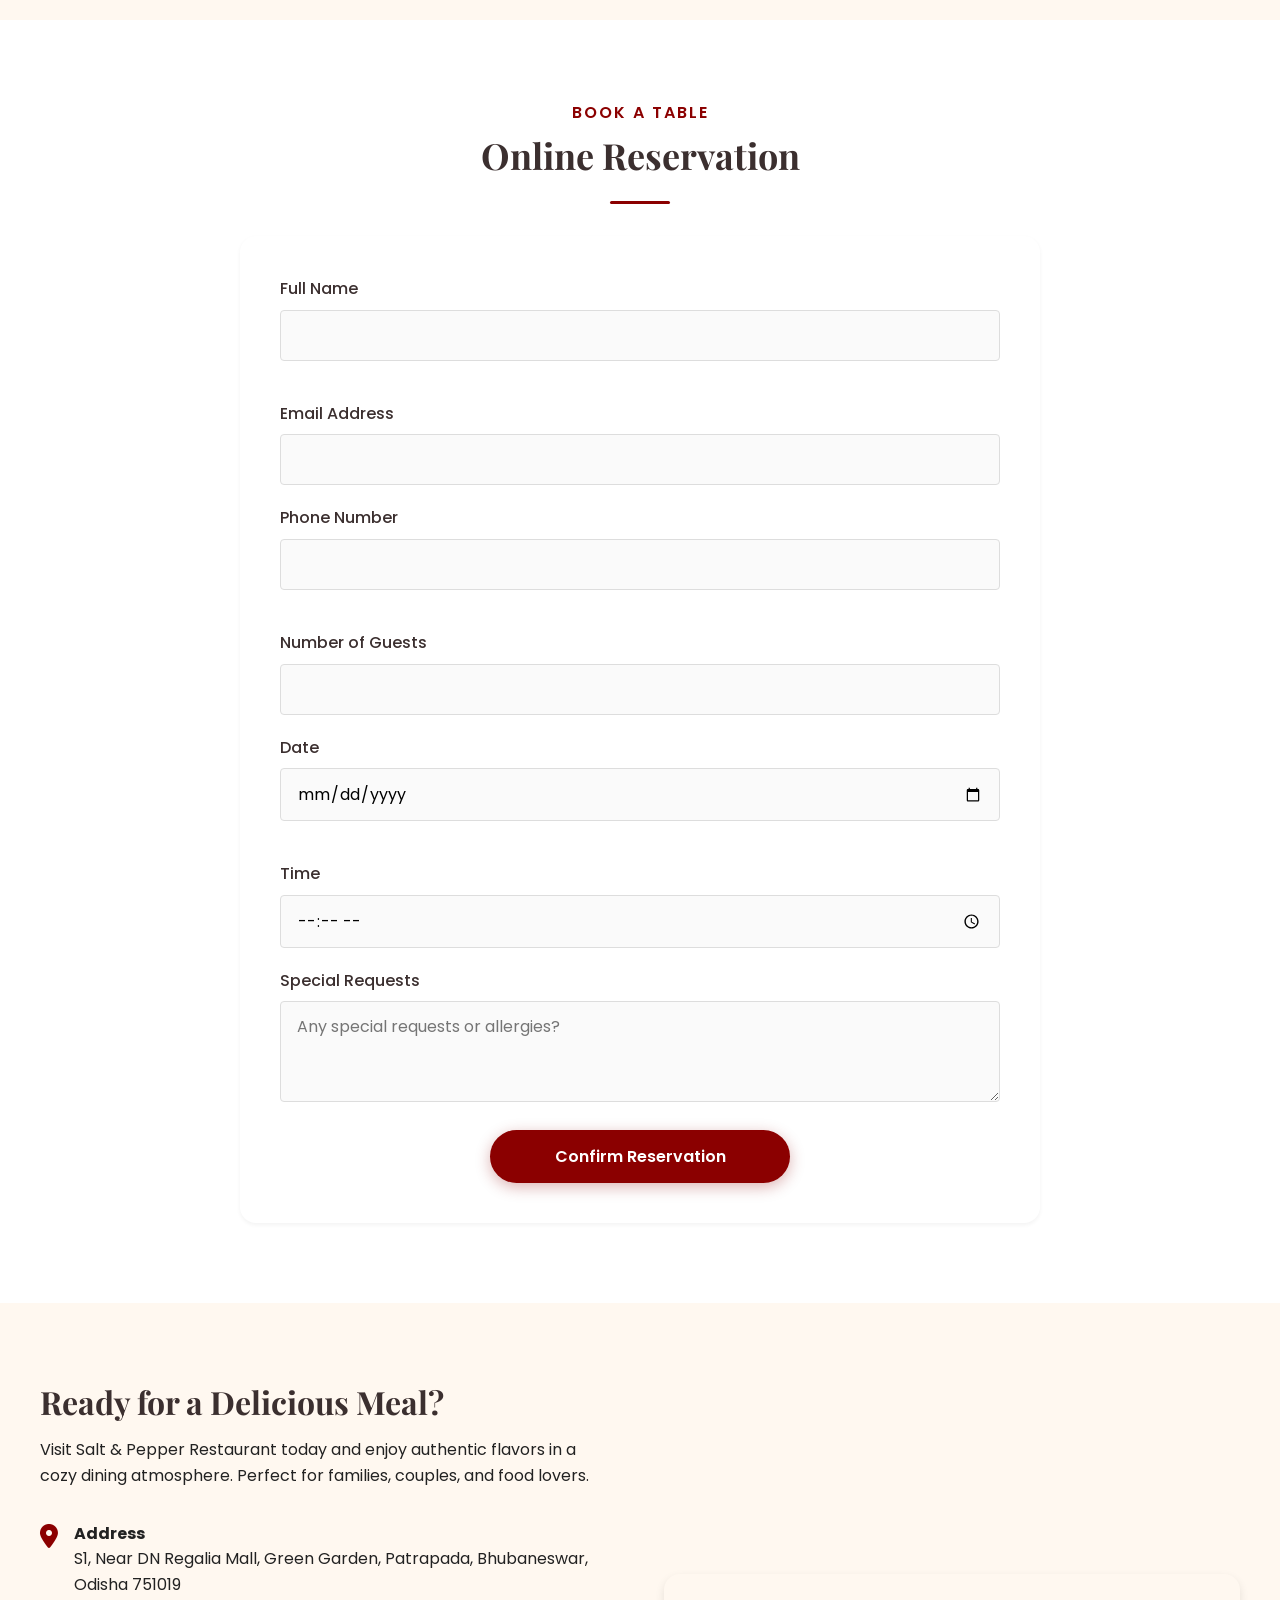
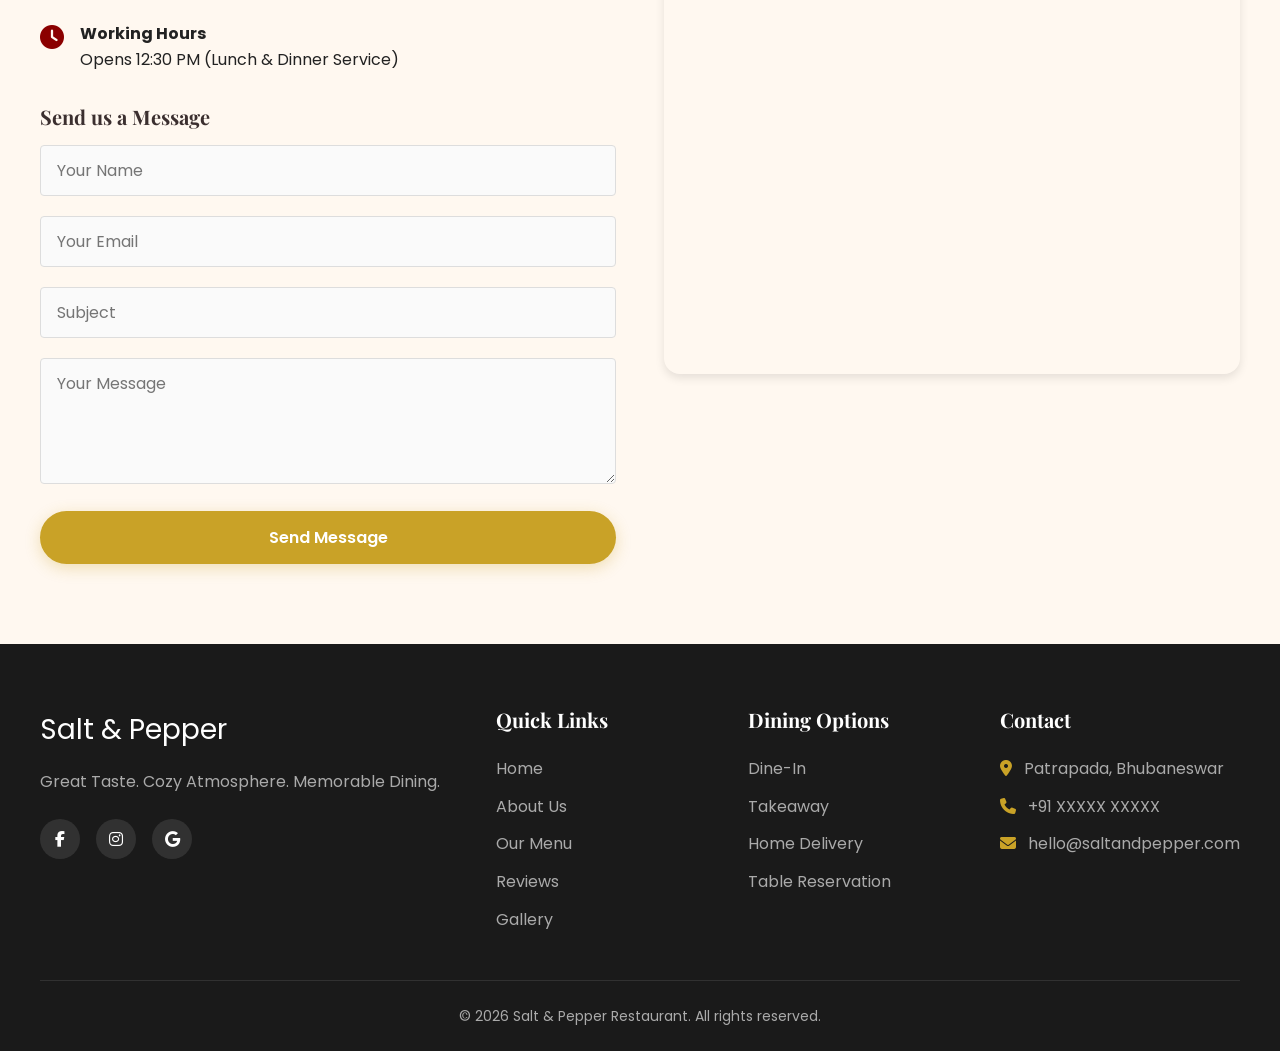
==== commit 085c69b1: "Add Python Flask backend and admin dashboard" ====
--- a/index.html
+++ b/index.html
@@ -325,6 +325,60 @@
                         <div class="gallery-overlay"><i class="fas fa-search-plus"></i></div>
                     </div>
                 </div>
+                </div>
+            </div>
+        </section>
+
+        <!-- Reservation Section -->
+        <section class="reservation section-padding bg-light" id="reservation">
+            <div class="container">
+                <div class="section-header text-center fade-in-up">
+                    <p class="section-subtitle">Book a Table</p>
+                    <h2 class="section-title">Online Reservation</h2>
+                    <div class="divider"></div>
+                </div>
+                <div class="form-section max-w-800 mx-auto fade-in-up" style="max-width: 800px; margin: 0 auto;">
+                    <form id="reservation-form">
+                        <div class="form-row">
+                            <div class="form-group">
+                                <label class="form-label" for="res-name">Full Name</label>
+                                <input type="text" id="res-name" class="form-control" required>
+                            </div>
+                            <div class="form-group">
+                                <label class="form-label" for="res-email">Email Address</label>
+                                <input type="email" id="res-email" class="form-control" required>
+                            </div>
+                        </div>
+                        <div class="form-row">
+                            <div class="form-group">
+                                <label class="form-label" for="res-phone">Phone Number</label>
+                                <input type="tel" id="res-phone" class="form-control" required>
+                            </div>
+                            <div class="form-group">
+                                <label class="form-label" for="res-guests">Number of Guests</label>
+                                <input type="number" id="res-guests" class="form-control" min="1" max="20" required>
+                            </div>
+                        </div>
+                        <div class="form-row">
+                            <div class="form-group">
+                                <label class="form-label" for="res-date">Date</label>
+                                <input type="date" id="res-date" class="form-control" required>
+                            </div>
+                            <div class="form-group">
+                                <label class="form-label" for="res-time">Time</label>
+                                <input type="time" id="res-time" class="form-control" required>
+                            </div>
+                        </div>
+                        <div class="form-group">
+                            <label class="form-label" for="res-requests">Special Requests</label>
+                            <textarea id="res-requests" class="form-control" rows="3" placeholder="Any special requests or allergies?"></textarea>
+                        </div>
+                        <div class="text-center mt-4">
+                            <button type="submit" class="btn btn-primary" style="width: 100%; max-width: 300px;">Confirm Reservation</button>
+                        </div>
+                        <div id="res-message" class="form-message mt-3"></div>
+                    </form>
+                </div>
             </div>
         </section>
 
@@ -350,9 +404,25 @@
                             </div>
                         </div>
                     </div>
-                    <div class="cta-buttons">
-                        <a href="tel:+910000000000" class="btn btn-primary"><i class="fas fa-phone mr-2"></i> Reserve Table</a>
-                        <a href="#" class="btn btn-outline"><i class="fas fa-motorcycle mr-2"></i> Order Food</a>
+                    
+                    <div class="contact-form-wrapper" style="margin-top: 2rem;">
+                        <h3 style="font-size: 1.25rem; margin-bottom: 1rem; color: var(--accent-color);">Send us a Message</h3>
+                        <form id="contact-form">
+                            <div class="form-group">
+                                <input type="text" id="contact-name" class="form-control" placeholder="Your Name" required>
+                            </div>
+                            <div class="form-group">
+                                <input type="email" id="contact-email" class="form-control" placeholder="Your Email" required>
+                            </div>
+                            <div class="form-group">
+                                <input type="text" id="contact-subject" class="form-control" placeholder="Subject" required>
+                            </div>
+                            <div class="form-group">
+                                <textarea id="contact-message" class="form-control" rows="4" placeholder="Your Message" required></textarea>
+                            </div>
+                            <button type="submit" class="btn btn-secondary w-100" style="width: 100%;">Send Message</button>
+                            <div id="contact-message-response" class="form-message mt-3"></div>
+                        </form>
                     </div>
                 </div>
                 
--- a/css/style.css
+++ b/css/style.css
@@ -748,6 +748,85 @@
   overflow: hidden;
   height: 300px;
   box-shadow: var(--shadow-md);
+}
+
+/* Forms */
+.form-section {
+  background-color: var(--white);
+  padding: 2.5rem;
+  border-radius: var(--border-radius-lg);
+  box-shadow: var(--shadow-sm);
+  margin-top: 2rem;
+}
+
+.form-title {
+  font-size: 1.5rem;
+  margin-bottom: 1.5rem;
+  color: var(--primary-color);
+  border-bottom: 2px solid var(--secondary-color);
+  padding-bottom: 0.5rem;
+  display: inline-block;
+}
+
+.form-group {
+  margin-bottom: 1.25rem;
+}
+
+.form-label {
+  display: block;
+  margin-bottom: 0.5rem;
+  font-weight: 500;
+  color: var(--accent-color);
+}
+
+.form-control {
+  width: 100%;
+  padding: 0.75rem 1rem;
+  font-size: 1rem;
+  font-family: var(--font-body);
+  border: 1px solid #ddd;
+  border-radius: var(--border-radius-sm);
+  background-color: #fafafa;
+  transition: border-color var(--transition-fast), box-shadow var(--transition-fast);
+}
+
+.form-control:focus {
+  outline: none;
+  border-color: var(--secondary-color);
+  box-shadow: 0 0 0 3px rgba(201, 162, 39, 0.2);
+  background-color: var(--white);
+}
+
+textarea.form-control {
+  resize: vertical;
+  min-height: 100px;
+}
+
+.form-row {
+  display: grid;
+  grid-template-columns: 1fr;
+  gap: 1.25rem;
+}
+
+.form-message {
+  margin-top: 1rem;
+  padding: 1rem;
+  border-radius: var(--border-radius-sm);
+  display: none;
+}
+
+.form-message.success {
+  display: block;
+  background-color: #d4edda;
+  color: #155724;
+  border: 1px solid #c3e6cb;
+}
+
+.form-message.error {
+  display: block;
+  background-color: #f8d7da;
+  color: #721c24;
+  border: 1px solid #f5c6cb;
 }
 
 /* =========================================================================
